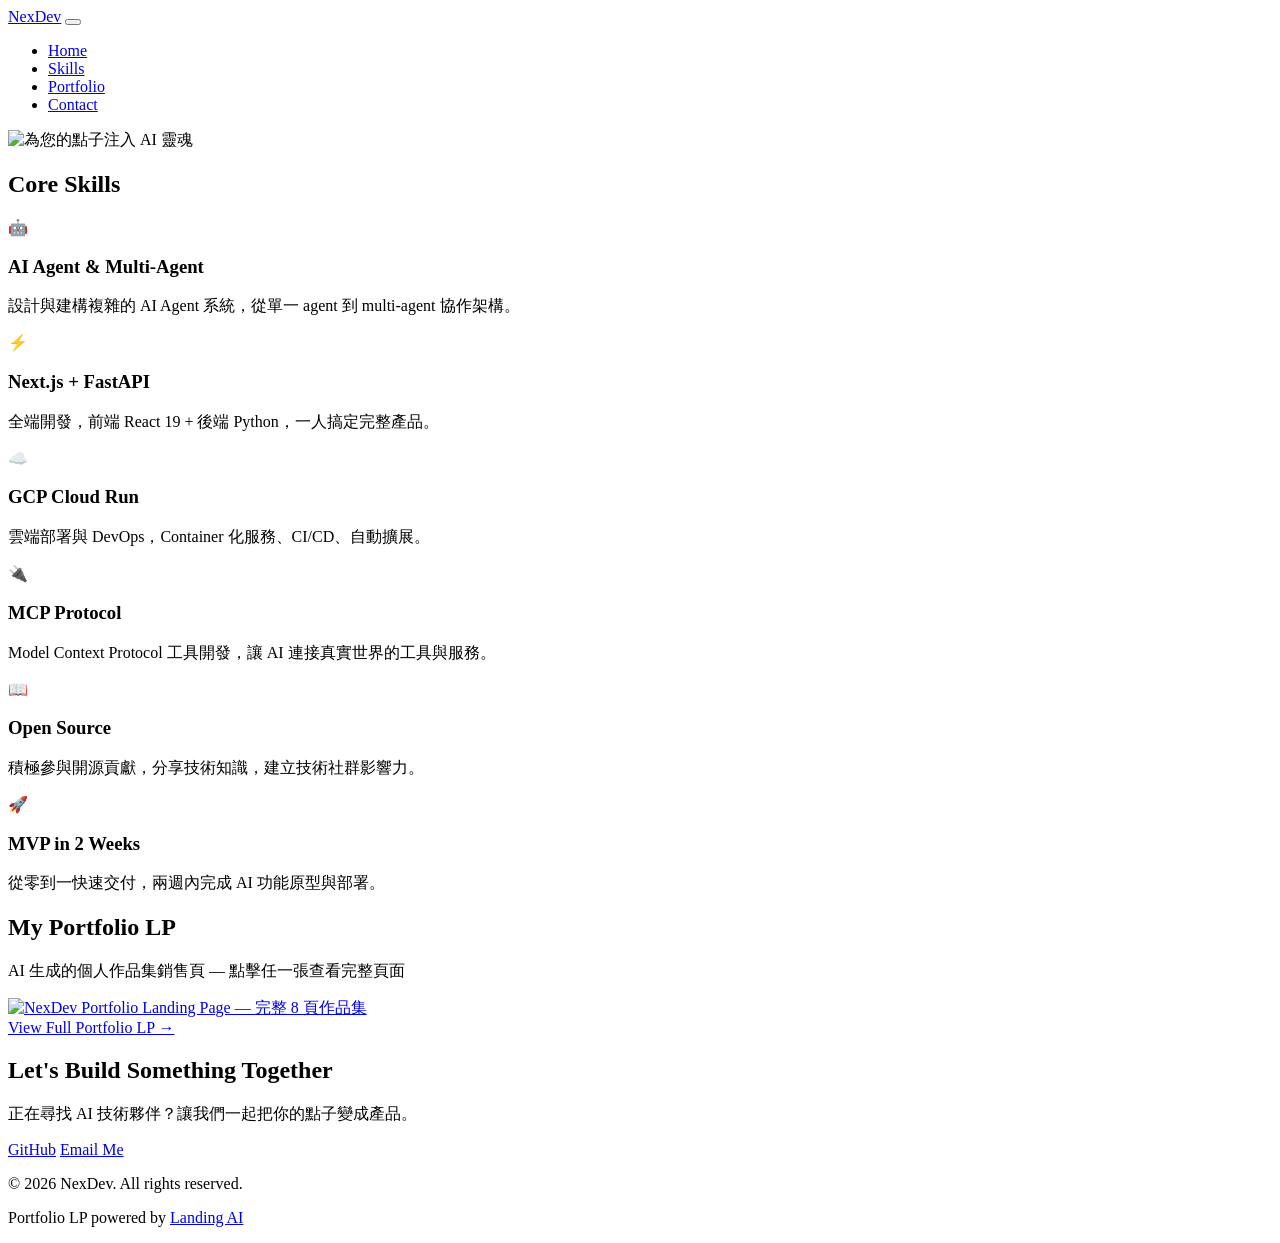
==== examples/nexdev-homepage/index.html @ ae9dbd7a "fix: replace iframe embed with image embed (iframe blocked by X-Frame-Options) landingai.info blocks" ====
<!DOCTYPE html>
<html lang="zh-TW" dir="ltr">
<head>
  <meta charset="UTF-8">
  <meta name="viewport" content="width=device-width, initial-scale=1.0">
  <title>NexDev — AI-Native Full-Stack Engineer</title>

  <!-- SEO -->
  <meta name="description" content="NexDev 是 AI-Native 全端工程師的個人品牌。專精 AI Agent 架構、Multi-Agent 系統、Next.js + FastAPI 全端開發，致力於用程式碼解決真實世界的問題。">
  <link rel="canonical" href="https://nexdev.dev">

  <!-- Open Graph -->
  <meta property="og:title" content="NexDev — AI-Native Full-Stack Engineer">
  <meta property="og:description" content="專為早期新創打造的技術落地夥伴。兩週內交付 AI 原型。">
  <meta property="og:image" content="https://storage.googleapis.com/example-bucket/campaigns/00000000-0000-0000-0000-000000000000/landing_00000000-0000-0000-0000-000000000000.jpg">
  <meta property="og:type" content="website">

  <!-- Twitter Card -->
  <meta name="twitter:card" content="summary_large_image">
  <meta name="twitter:title" content="NexDev — AI-Native Full-Stack Engineer">
  <meta name="twitter:image" content="https://storage.googleapis.com/example-bucket/campaigns/00000000-0000-0000-0000-000000000000/landing_00000000-0000-0000-0000-000000000000.jpg">

  <!-- JSON-LD -->
  <script type="application/ld+json">
  {
    "@context": "https://schema.org",
    "@type": "Person",
    "name": "NexDev",
    "description": "AI-Native 全端工程師，專精 AI Agent 架構與 Multi-Agent 系統開發",
    "knowsAbout": ["AI Agent", "Multi-Agent Systems", "Next.js", "FastAPI", "GCP Cloud Run", "MCP"],
    "url": "https://nexdev.dev"
  }
  </script>

  <link rel="stylesheet" href="styles.css">
</head>
<body>
  <!-- Navigation -->
  <header class="site-header">
    <nav class="nav-container">
      <a href="/" class="nav-logo">NexDev</a>
      <button class="menu-toggle" aria-label="Menu">
        <span></span><span></span><span></span>
      </button>
      <ul class="nav-links">
        <li><a href="#hero">Home</a></li>
        <li><a href="#features">Skills</a></li>
        <li><a href="#portfolio">Portfolio</a></li>
        <li><a href="#contact">Contact</a></li>
      </ul>
    </nav>
  </header>

  <!-- Hero: LP Stripe 0 embed -->
  <section id="hero" class="hero-section">
    <div class="lp-embed-container">
      <div class="lp-embed" data-ratio="9:16">
        <img
          src="https://storage.googleapis.com/example-bucket/campaigns/00000000-0000-0000-0000-000000000000/stripes/stripe_1.png"
          alt="為您的點子注入 AI 靈魂"
          loading="eager"
          fetchpriority="high"
        >
      </div>
    </div>
  </section>

  <!-- Features: Skills & Capabilities -->
  <section id="features" class="features-section">
    <h2 class="section-title">Core Skills</h2>
    <div class="features-grid">
      <div class="feature-card">
        <div class="feature-icon">🤖</div>
        <h3>AI Agent & Multi-Agent</h3>
        <p>設計與建構複雜的 AI Agent 系統，從單一 agent 到 multi-agent 協作架構。</p>
      </div>
      <div class="feature-card">
        <div class="feature-icon">⚡</div>
        <h3>Next.js + FastAPI</h3>
        <p>全端開發，前端 React 19 + 後端 Python，一人搞定完整產品。</p>
      </div>
      <div class="feature-card">
        <div class="feature-icon">☁️</div>
        <h3>GCP Cloud Run</h3>
        <p>雲端部署與 DevOps，Container 化服務、CI/CD、自動擴展。</p>
      </div>
      <div class="feature-card">
        <div class="feature-icon">🔌</div>
        <h3>MCP Protocol</h3>
        <p>Model Context Protocol 工具開發，讓 AI 連接真實世界的工具與服務。</p>
      </div>
      <div class="feature-card">
        <div class="feature-icon">📖</div>
        <h3>Open Source</h3>
        <p>積極參與開源貢獻，分享技術知識，建立技術社群影響力。</p>
      </div>
      <div class="feature-card">
        <div class="feature-icon">🚀</div>
        <h3>MVP in 2 Weeks</h3>
        <p>從零到一快速交付，兩週內完成 AI 功能原型與部署。</p>
      </div>
    </div>
  </section>

  <!-- Portfolio: LP stripes as image gallery + link to full LP -->
  <section id="portfolio" class="portfolio-section">
    <h2 class="section-title">My Portfolio LP</h2>
    <p class="section-subtitle">AI 生成的個人作品集銷售頁 — 點擊任一張查看完整頁面</p>
    <a href="https://landingai.info/zh-TW/landing-page?id=00000000-0000-0000-0000-000000000000" class="portfolio-link" target="_blank" rel="noopener">
      <div class="lp-embed-container portfolio-lp">
        <div class="lp-embed" data-ratio="9:16">
          <img
            src="https://storage.googleapis.com/example-bucket/campaigns/00000000-0000-0000-0000-000000000000/landing_00000000-0000-0000-0000-000000000000.jpg"
            alt="NexDev Portfolio Landing Page — 完整 8 頁作品集"
            loading="lazy"
          >
        </div>
      </div>
    </a>
    <a href="https://landingai.info/zh-TW/landing-page?id=00000000-0000-0000-0000-000000000000" class="btn-primary" target="_blank" rel="noopener">
      View Full Portfolio LP →
    </a>
  </section>

  <!-- CTA -->
  <section id="contact" class="cta-section">
    <div class="cta-content">
      <h2>Let's Build Something Together</h2>
      <p>正在尋找 AI 技術夥伴？讓我們一起把你的點子變成產品。</p>
      <div class="cta-buttons">
        <a href="https://github.com/nexdev" class="btn-primary" target="_blank" rel="noopener">GitHub</a>
        <a href="mailto:hello@nexdev.dev" class="btn-secondary">Email Me</a>
      </div>
    </div>
  </section>

  <!-- Footer -->
  <footer class="site-footer">
    <div class="footer-container">
      <p>&copy; 2026 NexDev. All rights reserved.</p>
      <p class="footer-powered">Portfolio LP powered by <a href="https://landingai.info" target="_blank" rel="noopener">Landing AI</a></p>
    </div>
  </footer>

  <script src="script.js"></script>
</body>
</html>
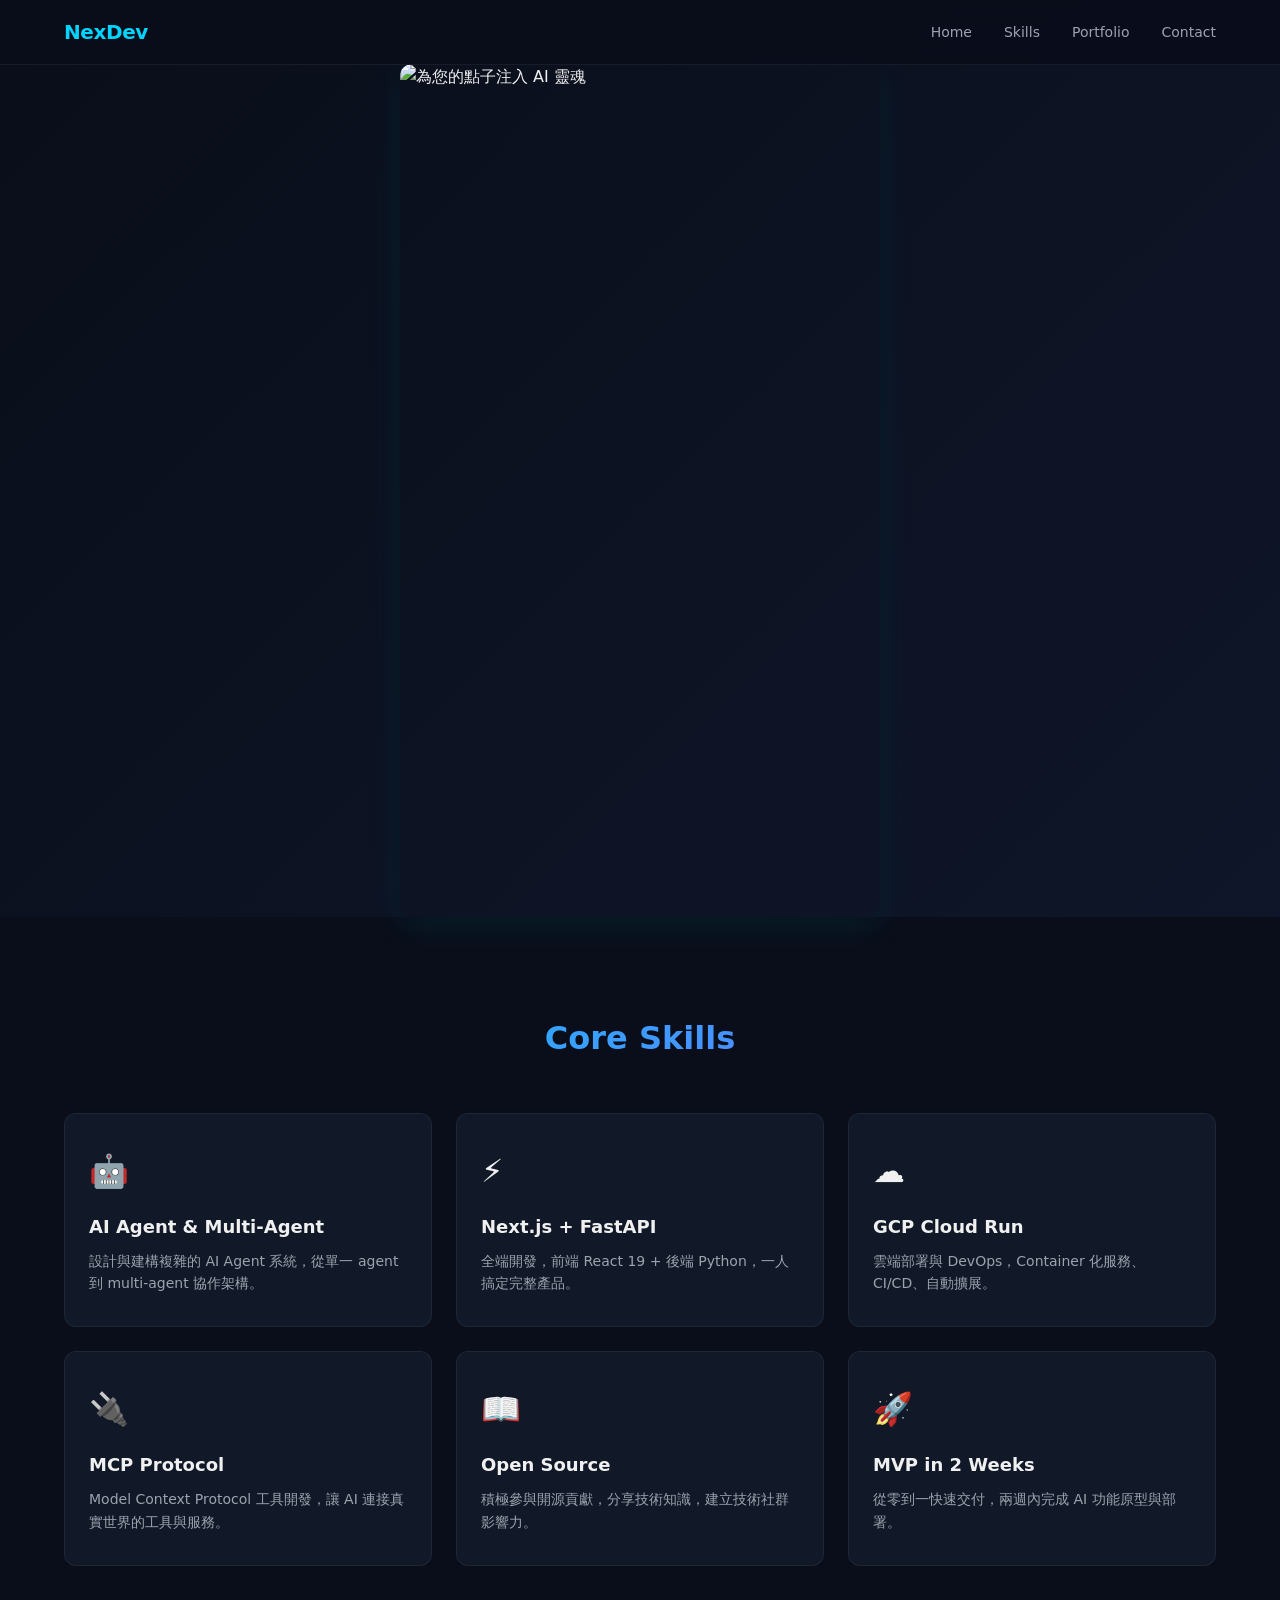
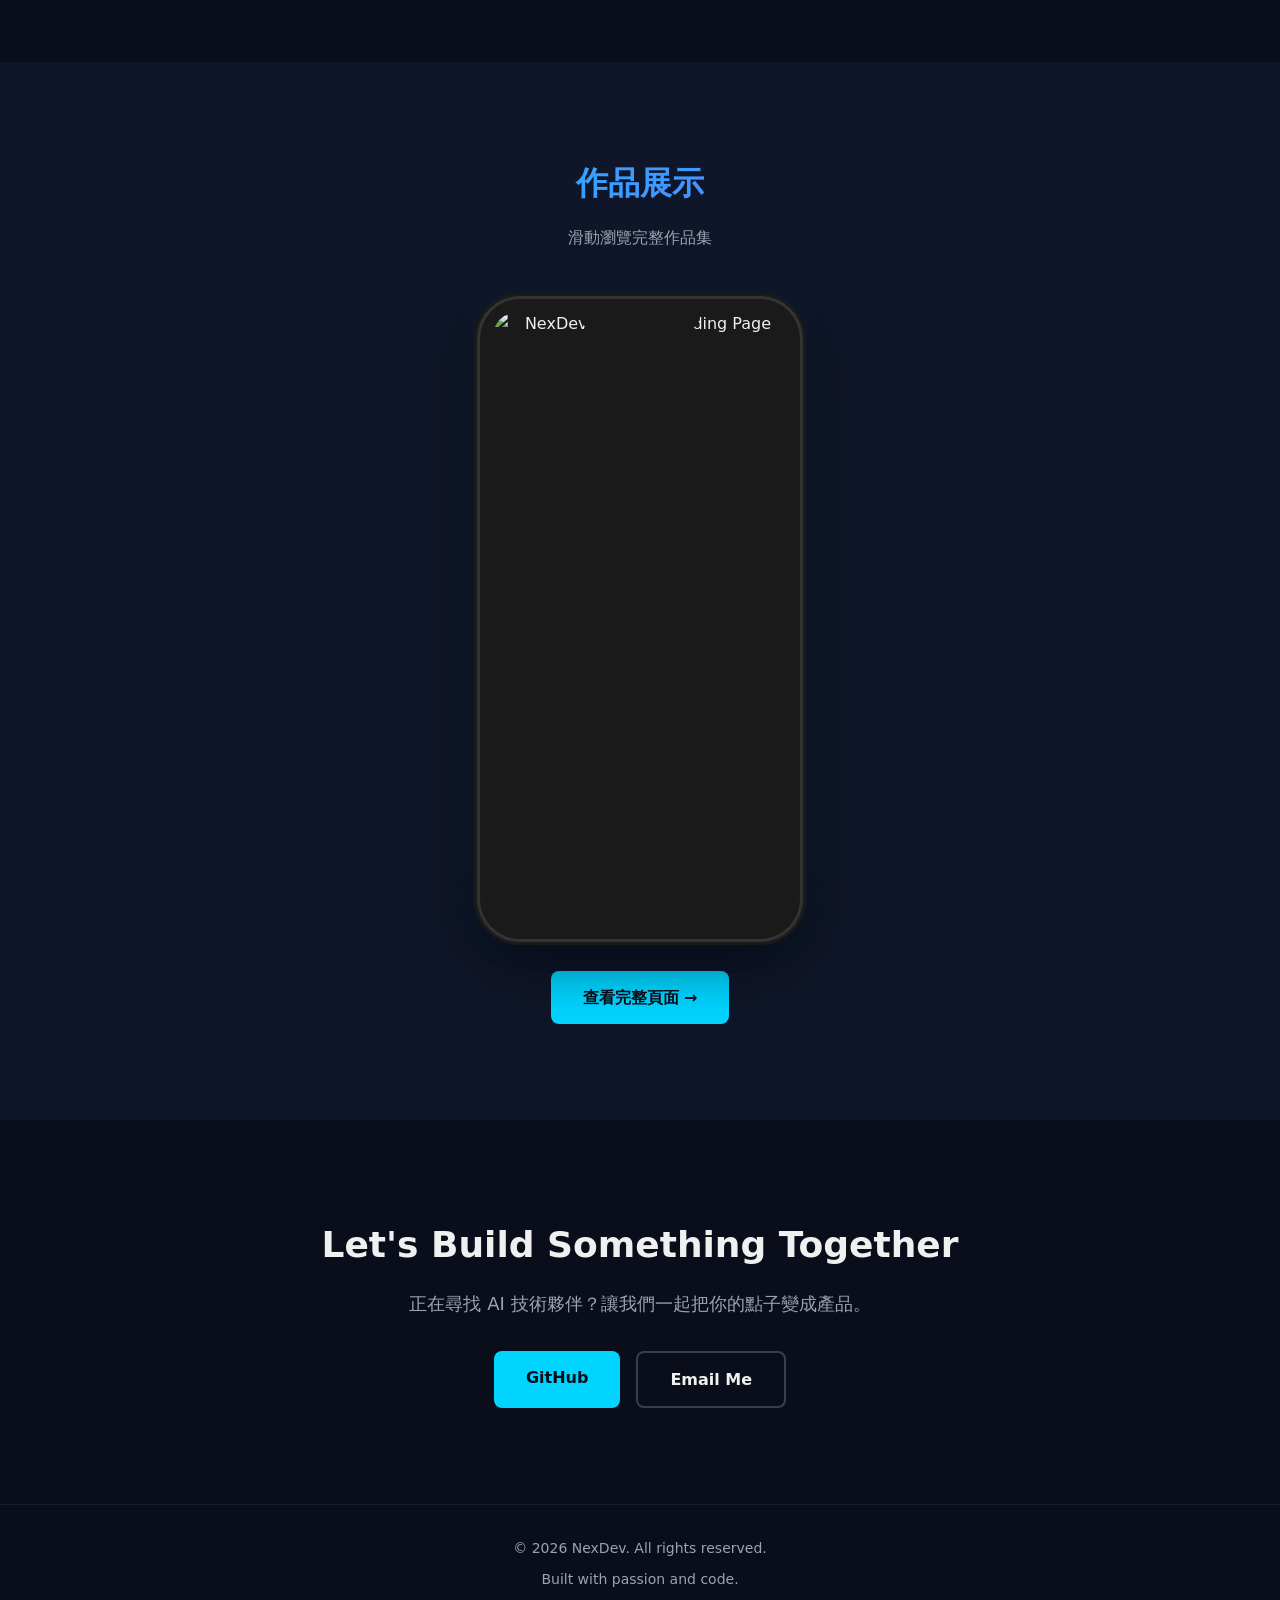
==== commit 1bd9dd7e: "fix: scrollable phone mockup + remove AI branding - Replace static image embed with scrollable phone" ====
--- a/examples/nexdev-homepage/index.html
+++ b/examples/nexdev-homepage/index.html
@@ -102,23 +102,22 @@
     </div>
   </section>
 
-  <!-- Portfolio: LP stripes as image gallery + link to full LP -->
+  <!-- Portfolio: Scrollable phone mockup -->
   <section id="portfolio" class="portfolio-section">
-    <h2 class="section-title">My Portfolio LP</h2>
-    <p class="section-subtitle">AI 生成的個人作品集銷售頁 — 點擊任一張查看完整頁面</p>
-    <a href="https://landingai.info/zh-TW/landing-page?id=00000000-0000-0000-0000-000000000000" class="portfolio-link" target="_blank" rel="noopener">
-      <div class="lp-embed-container portfolio-lp">
-        <div class="lp-embed" data-ratio="9:16">
-          <img
-            src="https://storage.googleapis.com/example-bucket/campaigns/00000000-0000-0000-0000-000000000000/landing_00000000-0000-0000-0000-000000000000.jpg"
-            alt="NexDev Portfolio Landing Page — 完整 8 頁作品集"
-            loading="lazy"
-          >
-        </div>
+    <h2 class="section-title">作品展示</h2>
+    <p class="section-subtitle">滑動瀏覽完整作品集</p>
+    <div class="phone-mockup">
+      <div class="phone-notch"></div>
+      <div class="phone-screen">
+        <img
+          src="https://storage.googleapis.com/example-bucket/campaigns/00000000-0000-0000-0000-000000000000/landing_00000000-0000-0000-0000-000000000000.jpg"
+          alt="NexDev Portfolio Landing Page"
+          loading="lazy"
+        >
       </div>
-    </a>
+    </div>
     <a href="https://landingai.info/zh-TW/landing-page?id=00000000-0000-0000-0000-000000000000" class="btn-primary" target="_blank" rel="noopener">
-      View Full Portfolio LP →
+      查看完整頁面 →
     </a>
   </section>
 
@@ -138,7 +137,7 @@
   <footer class="site-footer">
     <div class="footer-container">
       <p>&copy; 2026 NexDev. All rights reserved.</p>
-      <p class="footer-powered">Portfolio LP powered by <a href="https://landingai.info" target="_blank" rel="noopener">Landing AI</a></p>
+      <p class="footer-powered">Built with passion and code.</p>
     </div>
   </footer>
 
--- a/examples/nexdev-homepage/styles.css
+++ b/examples/nexdev-homepage/styles.css
@@ -0,0 +1,381 @@
+/* ==========================================================
+   NexDev Homepage — Dark Tech Theme
+   Generated by marketingx.plugin homepage-builder skill
+   ========================================================== */
+
+/* Reset */
+*, *::before, *::after { box-sizing: border-box; margin: 0; padding: 0; }
+
+/* Variables */
+:root {
+  --brand-primary: #00D4FF;
+  --brand-secondary: #7B61FF;
+  --bg-dark: #0A0E1A;
+  --bg-card: #111827;
+  --bg-section: #0F1629;
+  --text-primary: #F0F0F0;
+  --text-secondary: #9CA3AF;
+  --text-accent: #00D4FF;
+  --radius: 12px;
+  --max-width: 1200px;
+}
+
+body {
+  font-family: 'Inter', system-ui, -apple-system, sans-serif;
+  line-height: 1.6;
+  color: var(--text-primary);
+  background: var(--bg-dark);
+}
+
+/* Navigation */
+.site-header {
+  position: fixed;
+  top: 0;
+  left: 0;
+  right: 0;
+  z-index: 100;
+  background: rgba(10, 14, 26, 0.85);
+  backdrop-filter: blur(12px);
+  border-bottom: 1px solid rgba(255,255,255,0.06);
+}
+
+.nav-container {
+  max-width: var(--max-width);
+  margin: 0 auto;
+  padding: 0 24px;
+  display: flex;
+  align-items: center;
+  justify-content: space-between;
+  height: 64px;
+}
+
+.nav-logo {
+  font-size: 20px;
+  font-weight: 800;
+  color: var(--brand-primary);
+  text-decoration: none;
+  letter-spacing: -0.02em;
+}
+
+.nav-links {
+  display: flex;
+  list-style: none;
+  gap: 32px;
+}
+
+.nav-links a {
+  color: var(--text-secondary);
+  text-decoration: none;
+  font-size: 14px;
+  font-weight: 500;
+  transition: color 0.2s;
+}
+
+.nav-links a:hover { color: var(--brand-primary); }
+
+.menu-toggle {
+  display: none;
+  flex-direction: column;
+  gap: 5px;
+  background: none;
+  border: none;
+  cursor: pointer;
+  padding: 4px;
+}
+
+.menu-toggle span {
+  width: 24px;
+  height: 2px;
+  background: var(--text-primary);
+  transition: 0.3s;
+}
+
+/* Hero Section */
+.hero-section {
+  padding-top: 64px;
+  min-height: 100vh;
+  display: flex;
+  align-items: center;
+  justify-content: center;
+  background: linear-gradient(135deg, var(--bg-dark) 0%, var(--bg-section) 100%);
+}
+
+/* LP Embed — Adaptive Aspect Ratio */
+.lp-embed-container {
+  container-type: inline-size;
+  width: 100%;
+  max-width: 480px;
+  margin: 0 auto;
+}
+
+.lp-embed {
+  position: relative;
+  overflow: hidden;
+  border-radius: var(--radius);
+}
+
+.lp-embed[data-ratio="9:16"] {
+  aspect-ratio: 9 / 16;
+  box-shadow: 0 8px 32px rgba(0, 212, 255, 0.1), 0 4px 16px rgba(0, 0, 0, 0.4);
+}
+
+.lp-embed img {
+  width: 100%;
+  height: 100%;
+  object-fit: cover;
+  display: block;
+}
+
+.lp-embed iframe {
+  width: 100%;
+  height: 100%;
+  border: none;
+  display: block;
+}
+
+/* Features Section */
+.features-section {
+  padding: 96px 24px;
+  max-width: var(--max-width);
+  margin: 0 auto;
+}
+
+.section-title {
+  font-size: 32px;
+  font-weight: 800;
+  text-align: center;
+  margin-bottom: 16px;
+  background: linear-gradient(135deg, var(--brand-primary), var(--brand-secondary));
+  -webkit-background-clip: text;
+  -webkit-text-fill-color: transparent;
+  background-clip: text;
+}
+
+.section-subtitle {
+  text-align: center;
+  color: var(--text-secondary);
+  margin-bottom: 48px;
+  font-size: 16px;
+}
+
+.features-grid {
+  display: grid;
+  grid-template-columns: repeat(3, 1fr);
+  gap: 24px;
+  margin-top: 48px;
+}
+
+.feature-card {
+  background: var(--bg-card);
+  border: 1px solid rgba(255,255,255,0.06);
+  border-radius: var(--radius);
+  padding: 32px 24px;
+  transition: transform 0.3s, border-color 0.3s;
+}
+
+.feature-card:hover {
+  transform: translateY(-4px);
+  border-color: rgba(0, 212, 255, 0.3);
+}
+
+.feature-icon {
+  font-size: 32px;
+  margin-bottom: 16px;
+}
+
+.feature-card h3 {
+  font-size: 18px;
+  font-weight: 700;
+  margin-bottom: 8px;
+  color: var(--text-primary);
+}
+
+.feature-card p {
+  font-size: 14px;
+  color: var(--text-secondary);
+  line-height: 1.6;
+}
+
+/* Portfolio Section */
+.portfolio-section {
+  padding: 96px 24px;
+  background: var(--bg-section);
+  text-align: center;
+}
+
+/* Phone Mockup — scrollable device frame */
+.phone-mockup {
+  position: relative;
+  width: 320px;
+  height: 640px;
+  margin: 0 auto 32px;
+  background: #1a1a1a;
+  border-radius: 40px;
+  padding: 12px;
+  box-shadow:
+    0 0 0 3px #333,
+    0 0 0 6px #1a1a1a,
+    0 20px 60px rgba(0, 0, 0, 0.6),
+    0 0 40px rgba(0, 212, 255, 0.08);
+}
+
+.phone-notch {
+  position: absolute;
+  top: 8px;
+  left: 50%;
+  transform: translateX(-50%);
+  width: 120px;
+  height: 24px;
+  background: #1a1a1a;
+  border-radius: 0 0 16px 16px;
+  z-index: 10;
+}
+
+.phone-screen {
+  width: 100%;
+  height: 100%;
+  border-radius: 28px;
+  overflow-y: scroll;
+  overflow-x: hidden;
+  -webkit-overflow-scrolling: touch;
+  scrollbar-width: none;
+}
+
+.phone-screen::-webkit-scrollbar {
+  display: none;
+}
+
+.phone-screen img {
+  width: 100%;
+  height: auto;
+  display: block;
+}
+
+/* CTA Section */
+.cta-section {
+  padding: 96px 24px;
+  text-align: center;
+}
+
+.cta-content h2 {
+  font-size: 36px;
+  font-weight: 800;
+  margin-bottom: 16px;
+}
+
+.cta-content p {
+  color: var(--text-secondary);
+  font-size: 18px;
+  margin-bottom: 32px;
+}
+
+.cta-buttons {
+  display: flex;
+  gap: 16px;
+  justify-content: center;
+}
+
+.btn-primary {
+  display: inline-block;
+  padding: 14px 32px;
+  border-radius: 8px;
+  text-decoration: none;
+  font-weight: 700;
+  font-size: 16px;
+  background: var(--brand-primary);
+  color: var(--bg-dark);
+  transition: transform 0.2s, box-shadow 0.2s;
+}
+
+.btn-primary:hover {
+  transform: translateY(-2px);
+  box-shadow: 0 8px 24px rgba(0, 212, 255, 0.3);
+}
+
+.btn-secondary {
+  display: inline-block;
+  padding: 14px 32px;
+  border-radius: 8px;
+  text-decoration: none;
+  font-weight: 700;
+  font-size: 16px;
+  border: 2px solid rgba(255,255,255,0.2);
+  color: var(--text-primary);
+  transition: border-color 0.2s;
+}
+
+.btn-secondary:hover {
+  border-color: var(--brand-primary);
+}
+
+/* Footer */
+.site-footer {
+  padding: 32px 24px;
+  border-top: 1px solid rgba(255,255,255,0.06);
+  text-align: center;
+}
+
+.footer-container p {
+  color: var(--text-secondary);
+  font-size: 14px;
+}
+
+.footer-powered {
+  margin-top: 8px;
+}
+
+.footer-powered a {
+  color: var(--brand-primary);
+  text-decoration: none;
+}
+
+/* Responsive */
+@media (max-width: 768px) {
+  .nav-links { display: none; }
+  .nav-links.active {
+    display: flex;
+    flex-direction: column;
+    position: absolute;
+    top: 64px;
+    left: 0;
+    right: 0;
+    background: rgba(10, 14, 26, 0.95);
+    padding: 24px;
+    gap: 16px;
+  }
+  .menu-toggle { display: flex; }
+
+  .features-grid {
+    grid-template-columns: 1fr;
+    gap: 16px;
+  }
+
+  .lp-embed-container {
+    max-width: 100%;
+  }
+
+  .lp-embed[data-ratio="9:16"] {
+    border-radius: 0;
+    box-shadow: none;
+  }
+
+  .hero-section {
+    padding-top: 64px;
+    min-height: auto;
+    padding-bottom: 0;
+  }
+
+  .cta-buttons {
+    flex-direction: column;
+    align-items: center;
+  }
+
+  .section-title { font-size: 24px; }
+  .cta-content h2 { font-size: 28px; }
+}
+
+@media (max-width: 1024px) {
+  .features-grid {
+    grid-template-columns: repeat(2, 1fr);
+  }
+}
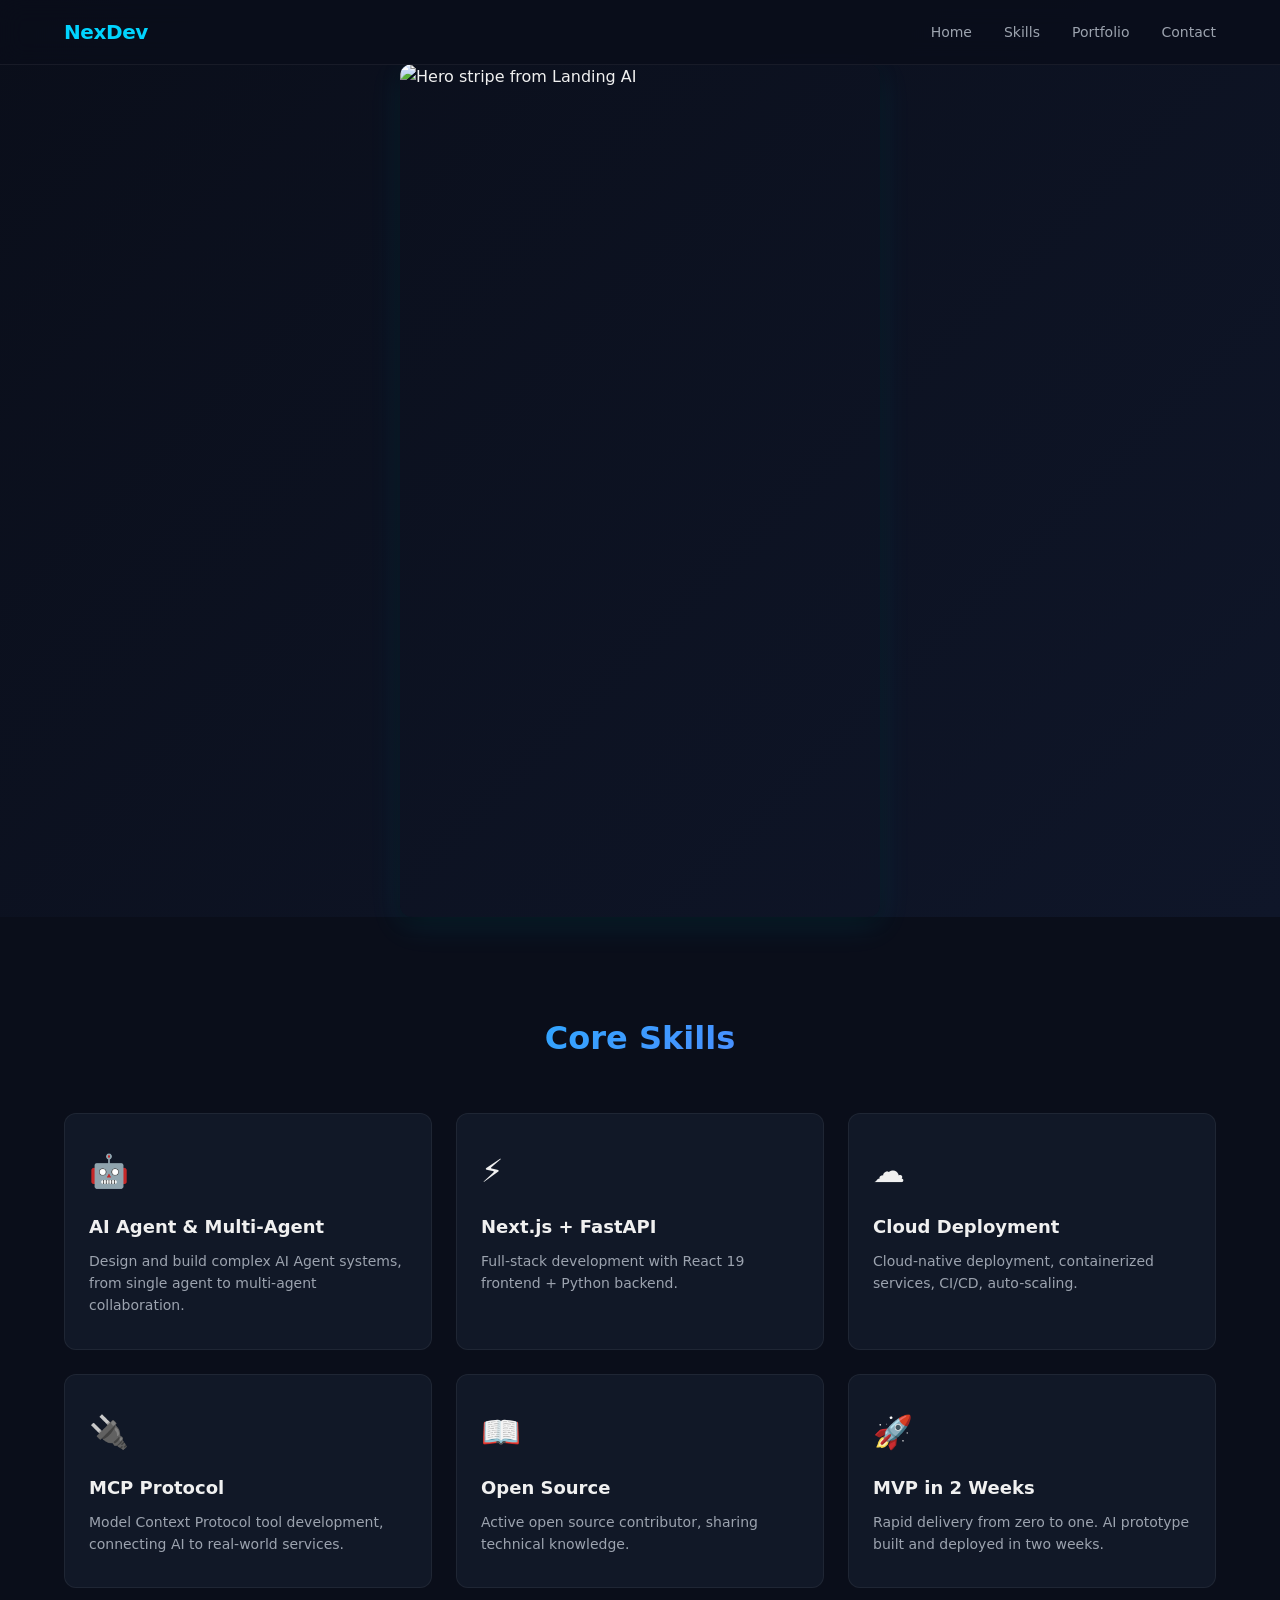
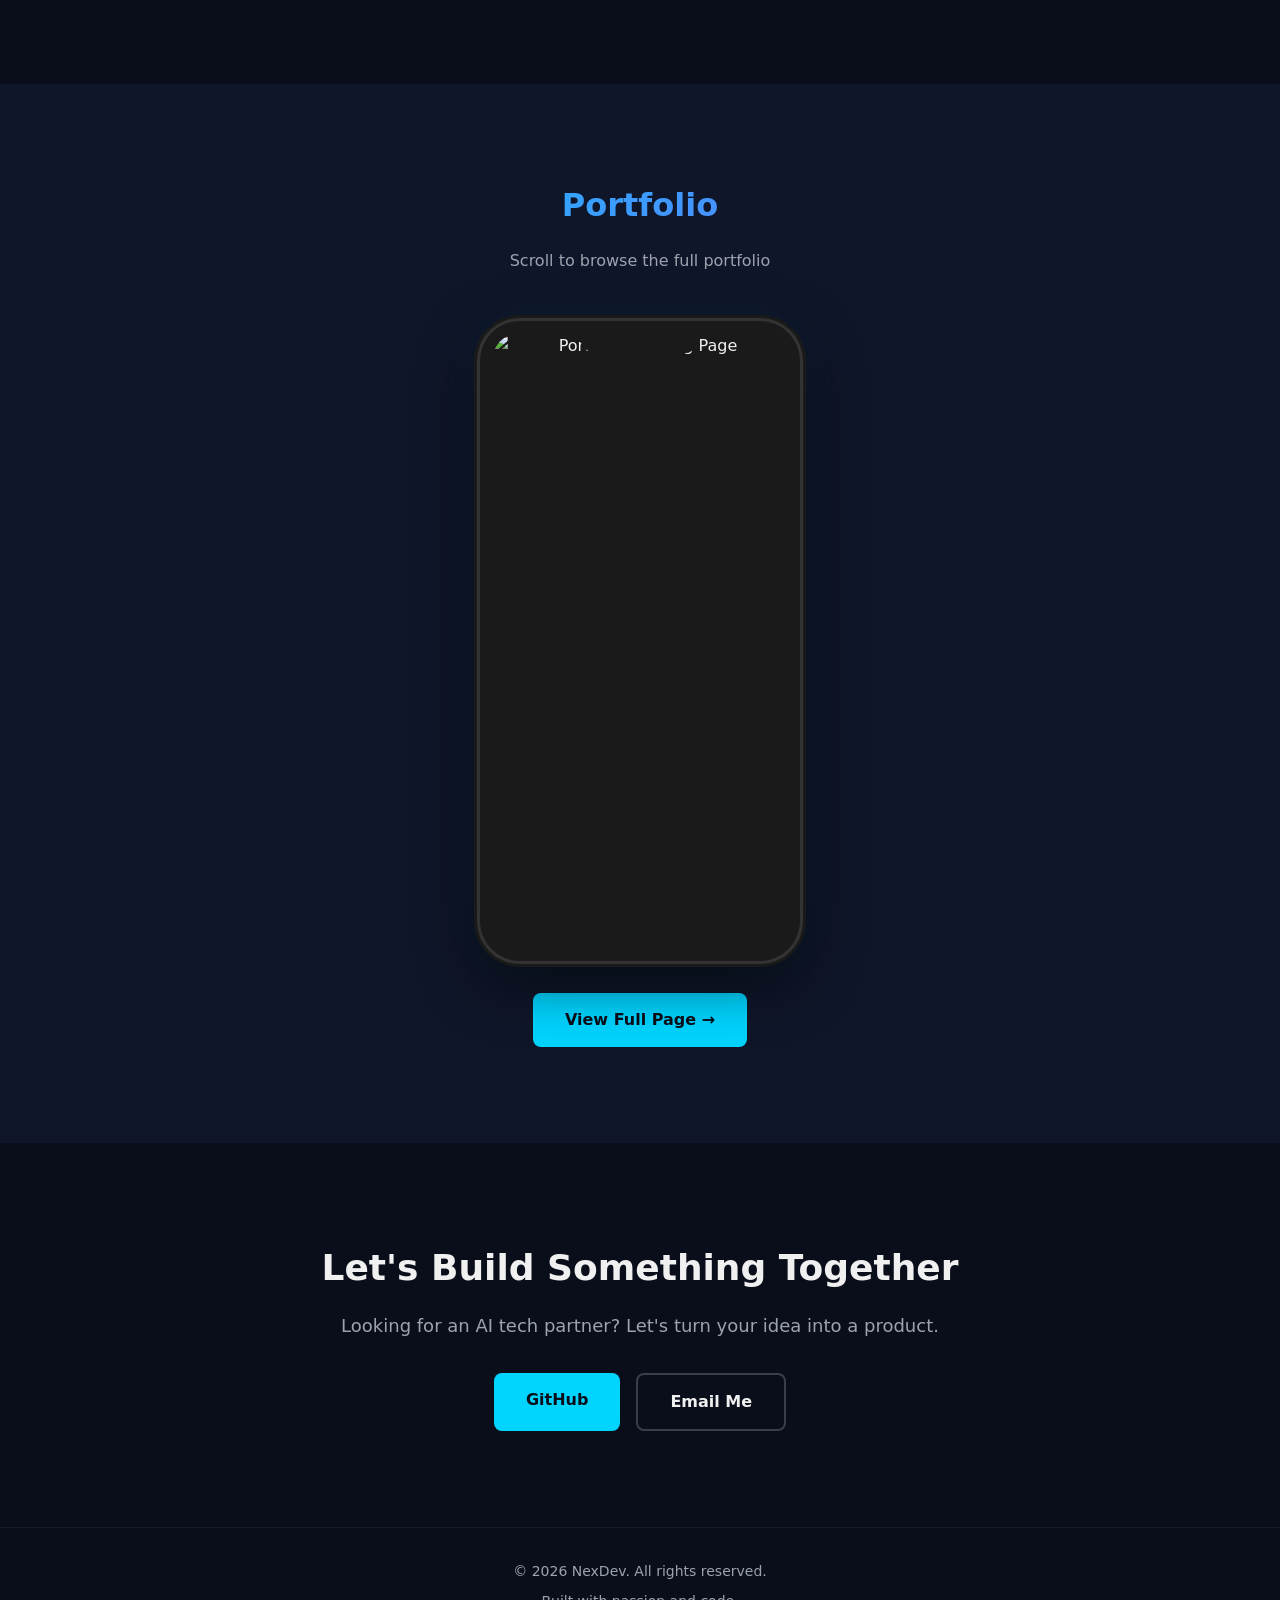
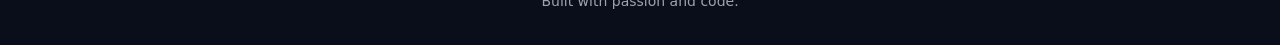
==== commit d5a80aef: "security: sanitize repo for public release - Remove test credentials ([REDACTED]) from all files - R" ====
--- a/examples/nexdev-homepage/index.html
+++ b/examples/nexdev-homepage/index.html
@@ -6,19 +6,19 @@
   <title>NexDev — AI-Native Full-Stack Engineer</title>
 
   <!-- SEO -->
-  <meta name="description" content="NexDev 是 AI-Native 全端工程師的個人品牌。專精 AI Agent 架構、Multi-Agent 系統、Next.js + FastAPI 全端開發，致力於用程式碼解決真實世界的問題。">
-  <link rel="canonical" href="https://nexdev.dev">
+  <meta name="description" content="NexDev is an AI-Native full-stack engineer personal brand. Specializing in AI Agent architecture, Multi-Agent systems, Next.js + FastAPI development.">
+  <link rel="canonical" href="https://nexdev.example.com">
 
   <!-- Open Graph -->
   <meta property="og:title" content="NexDev — AI-Native Full-Stack Engineer">
-  <meta property="og:description" content="專為早期新創打造的技術落地夥伴。兩週內交付 AI 原型。">
-  <meta property="og:image" content="https://storage.googleapis.com/example-bucket/campaigns/00000000-0000-0000-0000-000000000000/landing_00000000-0000-0000-0000-000000000000.jpg">
+  <meta property="og:description" content="Your go-to tech partner for AI prototypes. Delivered in 2 weeks.">
+  <meta property="og:image" content="https://example.com/assets/og-image.jpg">
   <meta property="og:type" content="website">
 
   <!-- Twitter Card -->
   <meta name="twitter:card" content="summary_large_image">
   <meta name="twitter:title" content="NexDev — AI-Native Full-Stack Engineer">
-  <meta name="twitter:image" content="https://storage.googleapis.com/example-bucket/campaigns/00000000-0000-0000-0000-000000000000/landing_00000000-0000-0000-0000-000000000000.jpg">
+  <meta name="twitter:image" content="https://example.com/assets/og-image.jpg">
 
   <!-- JSON-LD -->
   <script type="application/ld+json">
@@ -26,9 +26,9 @@
     "@context": "https://schema.org",
     "@type": "Person",
     "name": "NexDev",
-    "description": "AI-Native 全端工程師，專精 AI Agent 架構與 Multi-Agent 系統開發",
-    "knowsAbout": ["AI Agent", "Multi-Agent Systems", "Next.js", "FastAPI", "GCP Cloud Run", "MCP"],
-    "url": "https://nexdev.dev"
+    "description": "AI-Native Full-Stack Engineer specializing in AI Agent architecture and Multi-Agent systems",
+    "knowsAbout": ["AI Agent", "Multi-Agent Systems", "Next.js", "FastAPI", "Cloud Run", "MCP"],
+    "url": "https://nexdev.example.com"
   }
   </script>
 
@@ -55,9 +55,10 @@
   <section id="hero" class="hero-section">
     <div class="lp-embed-container">
       <div class="lp-embed" data-ratio="9:16">
+        <!-- Replace with your actual LP stripe image URL from download_stripe -->
         <img
-          src="https://storage.googleapis.com/example-bucket/campaigns/00000000-0000-0000-0000-000000000000/stripes/stripe_1.png"
-          alt="為您的點子注入 AI 靈魂"
+          src="https://example.com/assets/stripe-hero.png"
+          alt="Hero stripe from Landing AI"
           loading="eager"
           fetchpriority="high"
         >
@@ -70,54 +71,56 @@
     <h2 class="section-title">Core Skills</h2>
     <div class="features-grid">
       <div class="feature-card">
-        <div class="feature-icon">🤖</div>
+        <div class="feature-icon">&#x1f916;</div>
         <h3>AI Agent & Multi-Agent</h3>
-        <p>設計與建構複雜的 AI Agent 系統，從單一 agent 到 multi-agent 協作架構。</p>
+        <p>Design and build complex AI Agent systems, from single agent to multi-agent collaboration.</p>
       </div>
       <div class="feature-card">
-        <div class="feature-icon">⚡</div>
+        <div class="feature-icon">&#x26a1;</div>
         <h3>Next.js + FastAPI</h3>
-        <p>全端開發，前端 React 19 + 後端 Python，一人搞定完整產品。</p>
+        <p>Full-stack development with React 19 frontend + Python backend.</p>
       </div>
       <div class="feature-card">
-        <div class="feature-icon">☁️</div>
-        <h3>GCP Cloud Run</h3>
-        <p>雲端部署與 DevOps，Container 化服務、CI/CD、自動擴展。</p>
+        <div class="feature-icon">&#x2601;&#xfe0f;</div>
+        <h3>Cloud Deployment</h3>
+        <p>Cloud-native deployment, containerized services, CI/CD, auto-scaling.</p>
       </div>
       <div class="feature-card">
-        <div class="feature-icon">🔌</div>
+        <div class="feature-icon">&#x1f50c;</div>
         <h3>MCP Protocol</h3>
-        <p>Model Context Protocol 工具開發，讓 AI 連接真實世界的工具與服務。</p>
+        <p>Model Context Protocol tool development, connecting AI to real-world services.</p>
       </div>
       <div class="feature-card">
-        <div class="feature-icon">📖</div>
+        <div class="feature-icon">&#x1f4d6;</div>
         <h3>Open Source</h3>
-        <p>積極參與開源貢獻，分享技術知識，建立技術社群影響力。</p>
+        <p>Active open source contributor, sharing technical knowledge.</p>
       </div>
       <div class="feature-card">
-        <div class="feature-icon">🚀</div>
+        <div class="feature-icon">&#x1f680;</div>
         <h3>MVP in 2 Weeks</h3>
-        <p>從零到一快速交付，兩週內完成 AI 功能原型與部署。</p>
+        <p>Rapid delivery from zero to one. AI prototype built and deployed in two weeks.</p>
       </div>
     </div>
   </section>
 
   <!-- Portfolio: Scrollable phone mockup -->
   <section id="portfolio" class="portfolio-section">
-    <h2 class="section-title">作品展示</h2>
-    <p class="section-subtitle">滑動瀏覽完整作品集</p>
+    <h2 class="section-title">Portfolio</h2>
+    <p class="section-subtitle">Scroll to browse the full portfolio</p>
     <div class="phone-mockup">
       <div class="phone-notch"></div>
       <div class="phone-screen">
+        <!-- Replace with your actual LP full image URL from export_landing_image -->
         <img
-          src="https://storage.googleapis.com/example-bucket/campaigns/00000000-0000-0000-0000-000000000000/landing_00000000-0000-0000-0000-000000000000.jpg"
-          alt="NexDev Portfolio Landing Page"
+          src="https://example.com/assets/landing-page-full.jpg"
+          alt="Portfolio Landing Page"
           loading="lazy"
         >
       </div>
     </div>
-    <a href="https://landingai.info/zh-TW/landing-page?id=00000000-0000-0000-0000-000000000000" class="btn-primary" target="_blank" rel="noopener">
-      查看完整頁面 →
+    <!-- Replace {campaign_id} with your actual LP campaign ID -->
+    <a href="https://landingai.info/zh-TW/landing-page?id={campaign_id}" class="btn-primary" target="_blank" rel="noopener">
+      View Full Page &rarr;
     </a>
   </section>
 
@@ -125,10 +128,10 @@
   <section id="contact" class="cta-section">
     <div class="cta-content">
       <h2>Let's Build Something Together</h2>
-      <p>正在尋找 AI 技術夥伴？讓我們一起把你的點子變成產品。</p>
+      <p>Looking for an AI tech partner? Let's turn your idea into a product.</p>
       <div class="cta-buttons">
-        <a href="https://github.com/nexdev" class="btn-primary" target="_blank" rel="noopener">GitHub</a>
-        <a href="mailto:hello@nexdev.dev" class="btn-secondary">Email Me</a>
+        <a href="https://github.com/your-username" class="btn-primary" target="_blank" rel="noopener">GitHub</a>
+        <a href="mailto:hello@example.com" class="btn-secondary">Email Me</a>
       </div>
     </div>
   </section>
